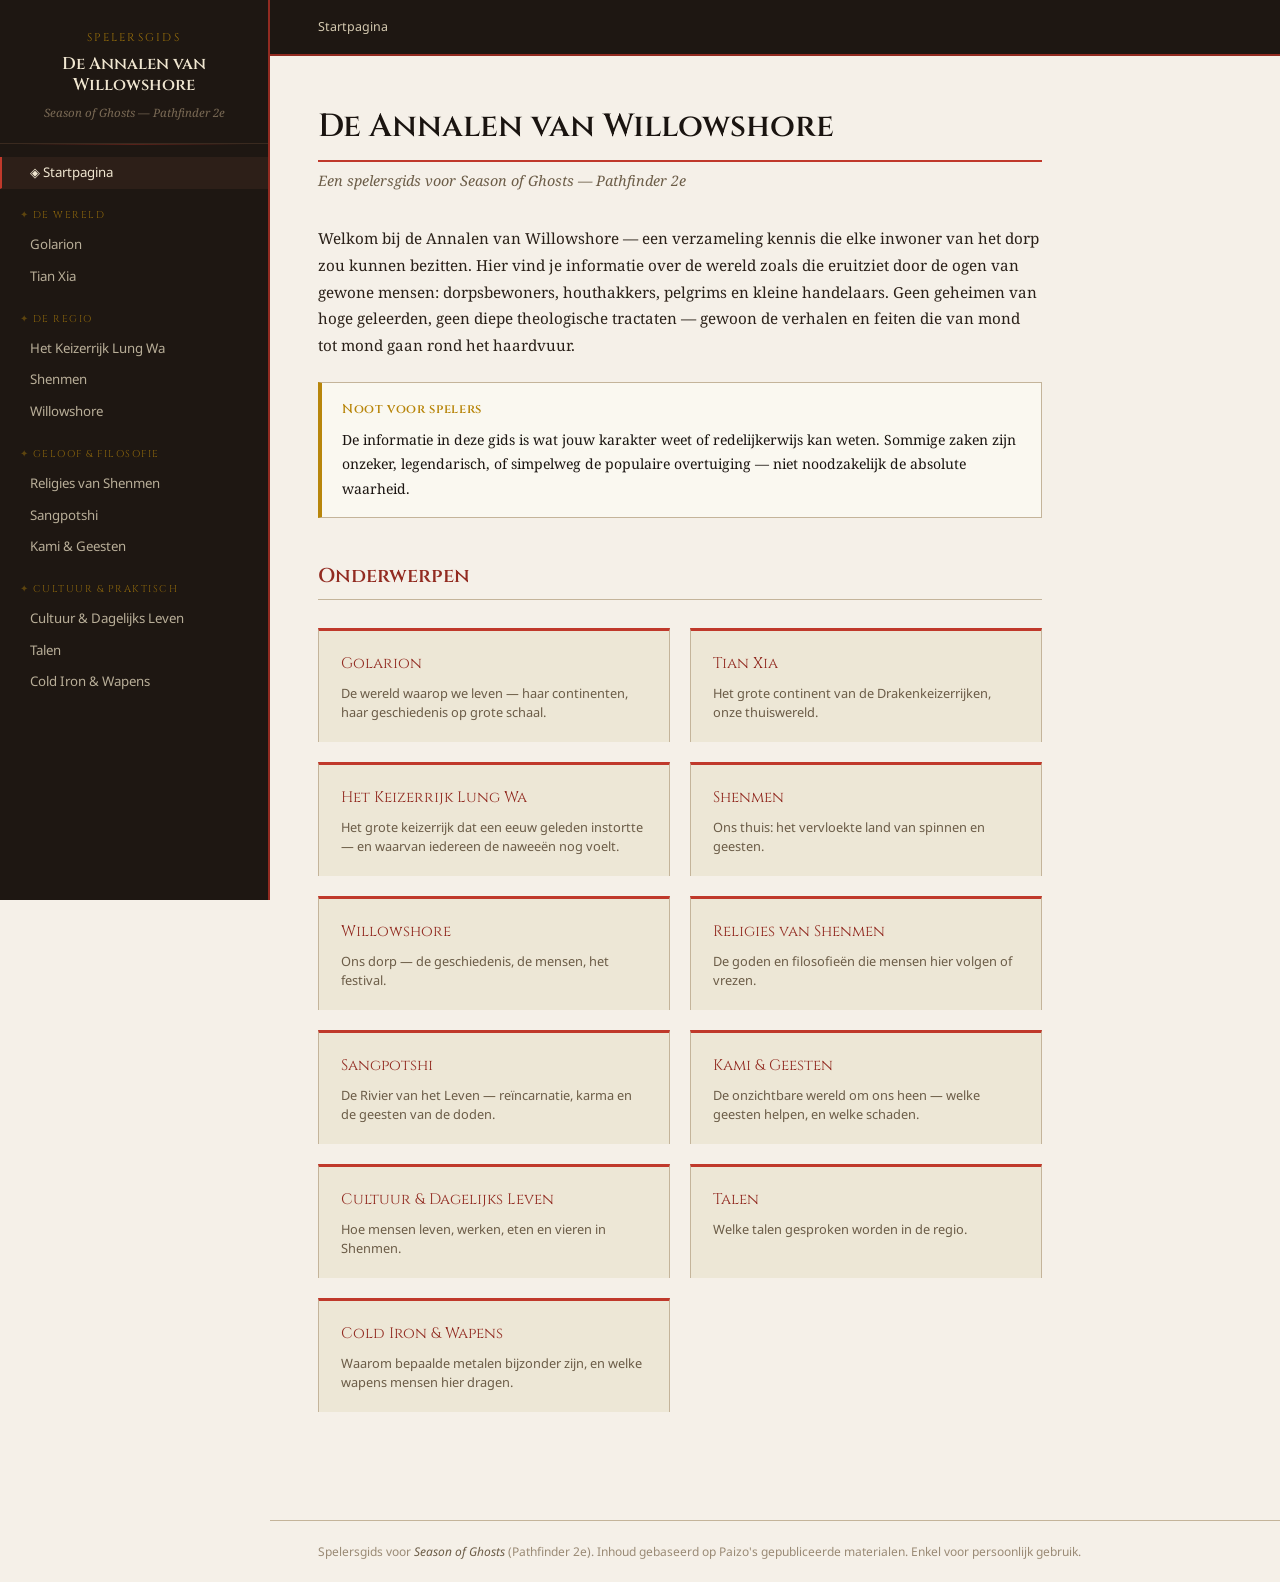
==== index.html @ d1b117c9 "Initial wiki" ====
<!DOCTYPE html>
<html lang="nl">
<head>
  <meta charset="UTF-8">
  <meta name="viewport" content="width=device-width, initial-scale=1.0">
  <title>De Annalen van Willowshore</title>
  <link rel="stylesheet" href="assets/style.css">
</head>
<body>
  <aside id="sidebar"></aside>

  <div id="main">
    <header class="page-header">
      <div class="breadcrumb"><span>Startpagina</span></div>
    </header>

    <article>
      <h1>De Annalen van Willowshore</h1>
      <p class="page-subtitle">Een spelersgids voor Season of Ghosts — Pathfinder 2e</p>

      <p>Welkom bij de Annalen van Willowshore — een verzameling kennis die elke inwoner van het dorp zou kunnen bezitten. Hier vind je informatie over de wereld zoals die eruitziet door de ogen van gewone mensen: dorpsbewoners, houthakkers, pelgrims en kleine handelaars. Geen geheimen van hoge geleerden, geen diepe theologische tractaten — gewoon de verhalen en feiten die van mond tot mond gaan rond het haardvuur.</p>

      <div class="callout warning">
        <strong>Noot voor spelers</strong>
        De informatie in deze gids is wat jouw karakter weet of redelijkerwijs kan weten. Sommige zaken zijn onzeker, legendarisch, of simpelweg de populaire overtuiging — niet noodzakelijk de absolute waarheid.
      </div>

      <h2>Onderwerpen</h2>

      <div class="topic-grid">
        <a href="golarion.html" class="topic-card">
          <div class="card-title">Golarion</div>
          <div class="card-desc">De wereld waarop we leven — haar continenten, haar geschiedenis op grote schaal.</div>
        </a>
        <a href="tian-xia.html" class="topic-card">
          <div class="card-title">Tian Xia</div>
          <div class="card-desc">Het grote continent van de Drakenkeizerrijken, onze thuiswereld.</div>
        </a>
        <a href="lung-wa.html" class="topic-card">
          <div class="card-title">Het Keizerrijk Lung Wa</div>
          <div class="card-desc">Het grote keizerrijk dat een eeuw geleden instortte — en waarvan iedereen de naweeën nog voelt.</div>
        </a>
        <a href="shenmen.html" class="topic-card">
          <div class="card-title">Shenmen</div>
          <div class="card-desc">Ons thuis: het vervloekte land van spinnen en geesten.</div>
        </a>
        <a href="willowshore.html" class="topic-card">
          <div class="card-title">Willowshore</div>
          <div class="card-desc">Ons dorp — de geschiedenis, de mensen, het festival.</div>
        </a>
        <a href="religies.html" class="topic-card">
          <div class="card-title">Religies van Shenmen</div>
          <div class="card-desc">De goden en filosofieën die mensen hier volgen of vrezen.</div>
        </a>
        <a href="sangpotshi.html" class="topic-card">
          <div class="card-title">Sangpotshi</div>
          <div class="card-desc">De Rivier van het Leven — reïncarnatie, karma en de geesten van de doden.</div>
        </a>
        <a href="kami.html" class="topic-card">
          <div class="card-title">Kami & Geesten</div>
          <div class="card-desc">De onzichtbare wereld om ons heen — welke geesten helpen, en welke schaden.</div>
        </a>
        <a href="cultuur.html" class="topic-card">
          <div class="card-title">Cultuur & Dagelijks Leven</div>
          <div class="card-desc">Hoe mensen leven, werken, eten en vieren in Shenmen.</div>
        </a>
        <a href="talen.html" class="topic-card">
          <div class="card-title">Talen</div>
          <div class="card-desc">Welke talen gesproken worden in de regio.</div>
        </a>
        <a href="cold-iron.html" class="topic-card">
          <div class="card-title">Cold Iron & Wapens</div>
          <div class="card-desc">Waarom bepaalde metalen bijzonder zijn, en welke wapens mensen hier dragen.</div>
        </a>
      </div>

    </article>
    <footer></footer>
  </div>

  <script src="assets/nav.js"></script>
  <script>renderNav('home'); renderFooter();</script>
</body>
</html>
---- assets/style.css ----
@import url('https://fonts.googleapis.com/css2?family=Noto+Serif:ital,wght@0,400;0,600;0,700;1,400&family=Cinzel:wght@400;600&family=Noto+Sans:wght@300;400;500&display=swap');

:root {
  --ink: #1a1410;
  --paper: #f5f0e8;
  --paper-dark: #ede7d6;
  --vermilion: #c0392b;
  --vermilion-dark: #922b21;
  --gold: #b8860b;
  --gold-light: #d4a017;
  --muted: #6b5c47;
  --sidebar-bg: #1e1712;
  --sidebar-text: #d4c9b0;
  --sidebar-accent: #c0392b;
  --sidebar-hover: #2d2218;
  --border: #c4b49a;
  --shadow: rgba(0,0,0,0.25);
  --sidebar-width: 270px;
}

*, *::before, *::after { box-sizing: border-box; margin: 0; padding: 0; }

html { scroll-behavior: smooth; }

body {
  font-family: 'Noto Serif', Georgia, serif;
  background: var(--paper);
  color: var(--ink);
  display: flex;
  min-height: 100vh;
  font-size: 16px;
  line-height: 1.75;
}

/* ─── SIDEBAR ─── */
#sidebar {
  width: var(--sidebar-width);
  min-width: var(--sidebar-width);
  background: var(--sidebar-bg);
  color: var(--sidebar-text);
  display: flex;
  flex-direction: column;
  position: fixed;
  top: 0; left: 0;
  height: 100vh;
  overflow-y: auto;
  z-index: 100;
  border-right: 2px solid var(--vermilion-dark);
}

#sidebar::-webkit-scrollbar { width: 4px; }
#sidebar::-webkit-scrollbar-track { background: var(--sidebar-bg); }
#sidebar::-webkit-scrollbar-thumb { background: var(--vermilion-dark); border-radius: 2px; }

.sidebar-header {
  padding: 28px 20px 20px;
  border-bottom: 1px solid #3a2a1f;
  text-align: center;
}

.sidebar-logo {
  font-family: 'Cinzel', serif;
  font-size: 0.7rem;
  letter-spacing: 0.2em;
  color: var(--gold);
  text-transform: uppercase;
  margin-bottom: 6px;
  opacity: 0.8;
}

.sidebar-title {
  font-family: 'Cinzel', serif;
  font-size: 1.05rem;
  font-weight: 600;
  color: #f0e6d0;
  line-height: 1.3;
}

.sidebar-subtitle {
  font-size: 0.72rem;
  color: #7a6a55;
  margin-top: 6px;
  font-style: italic;
  font-family: 'Noto Serif', serif;
}

/* Decorative divider */
.sidebar-divider {
  height: 1px;
  margin: 0 20px;
  background: linear-gradient(to right, transparent, var(--vermilion-dark), transparent);
  opacity: 0.5;
}

nav { padding: 12px 0 24px; }

.nav-section {
  margin-bottom: 4px;
}

.nav-section-title {
  font-family: 'Cinzel', serif;
  font-size: 0.62rem;
  letter-spacing: 0.15em;
  text-transform: uppercase;
  color: var(--gold);
  padding: 14px 20px 5px;
  opacity: 0.7;
}

.nav-section-title::before {
  content: '✦ ';
  opacity: 0.6;
}

.nav-item {
  display: block;
  padding: 6px 20px 6px 28px;
  color: var(--sidebar-text);
  text-decoration: none;
  font-size: 0.83rem;
  transition: all 0.18s ease;
  border-left: 2px solid transparent;
  font-family: 'Noto Sans', sans-serif;
  font-weight: 400;
  opacity: 0.85;
  line-height: 1.4;
}

.nav-item:hover {
  background: var(--sidebar-hover);
  color: #f0e6d0;
  border-left-color: var(--vermilion);
  opacity: 1;
  padding-left: 32px;
}

.nav-item.active {
  background: #2d1f18;
  color: #f0e6d0;
  border-left-color: var(--vermilion);
  opacity: 1;
}

.nav-item.sub {
  padding-left: 38px;
  font-size: 0.78rem;
  opacity: 0.7;
}

.nav-item.sub:hover {
  padding-left: 42px;
}

/* ─── MAIN CONTENT ─── */
#main {
  margin-left: var(--sidebar-width);
  flex: 1;
  display: flex;
  flex-direction: column;
}

.page-header {
  background: var(--sidebar-bg);
  border-bottom: 2px solid var(--vermilion-dark);
  padding: 16px 48px;
  display: flex;
  align-items: center;
  gap: 16px;
  position: sticky;
  top: 0;
  z-index: 50;
}

.breadcrumb {
  font-family: 'Noto Sans', sans-serif;
  font-size: 0.78rem;
  color: #7a6a55;
}

.breadcrumb span { color: #d4c9b0; }
.breadcrumb a { color: var(--gold); text-decoration: none; }
.breadcrumb a:hover { text-decoration: underline; }

article {
  max-width: 820px;
  padding: 52px 48px 80px;
  flex: 1;
}

/* ─── TYPOGRAPHY ─── */
h1 {
  font-family: 'Cinzel', serif;
  font-size: 2rem;
  font-weight: 600;
  color: var(--ink);
  margin-bottom: 6px;
  line-height: 1.2;
  border-bottom: 2px solid var(--vermilion);
  padding-bottom: 14px;
}

.page-subtitle {
  font-style: italic;
  color: var(--muted);
  font-size: 0.9rem;
  margin-bottom: 32px;
  margin-top: 4px;
  font-family: 'Noto Serif', serif;
}

h2 {
  font-family: 'Cinzel', serif;
  font-size: 1.25rem;
  font-weight: 600;
  color: var(--vermilion-dark);
  margin: 40px 0 14px;
  padding-bottom: 6px;
  border-bottom: 1px solid var(--border);
}

h3 {
  font-family: 'Cinzel', serif;
  font-size: 1rem;
  font-weight: 600;
  color: var(--gold);
  margin: 28px 0 10px;
}

p {
  margin-bottom: 16px;
  color: #2a2018;
  font-size: 0.95rem;
}

a {
  color: var(--vermilion-dark);
  text-decoration: none;
  border-bottom: 1px solid transparent;
  transition: border-color 0.15s;
}

a:hover {
  border-bottom-color: var(--vermilion-dark);
}

/* Internal wiki links */
a.wiki-link {
  color: var(--vermilion-dark);
  font-style: italic;
}

strong { color: var(--ink); font-weight: 600; }
em { color: var(--muted); }

/* ─── INFOBOX ─── */
.infobox {
  float: right;
  clear: right;
  margin: 0 0 24px 32px;
  width: 240px;
  background: var(--paper-dark);
  border: 1px solid var(--border);
  border-top: 3px solid var(--vermilion);
  font-size: 0.8rem;
  font-family: 'Noto Sans', sans-serif;
}

.infobox-title {
  background: var(--sidebar-bg);
  color: #f0e6d0;
  font-family: 'Cinzel', serif;
  font-size: 0.78rem;
  text-align: center;
  padding: 8px 12px;
  letter-spacing: 0.05em;
}

.infobox table {
  width: 100%;
  border-collapse: collapse;
  padding: 8px;
}

.infobox td {
  padding: 5px 10px;
  vertical-align: top;
  line-height: 1.4;
}

.infobox td:first-child {
  font-weight: 600;
  color: var(--muted);
  white-space: nowrap;
  width: 40%;
  font-size: 0.74rem;
  text-transform: uppercase;
  letter-spacing: 0.03em;
}

.infobox td:last-child {
  color: var(--ink);
}

.infobox tr:nth-child(even) td {
  background: rgba(0,0,0,0.04);
}

/* ─── QUOTE BLOCK ─── */
blockquote {
  margin: 24px 0;
  padding: 16px 20px 16px 24px;
  border-left: 3px solid var(--gold);
  background: var(--paper-dark);
  font-style: italic;
  color: var(--muted);
  font-size: 0.9rem;
}

blockquote cite {
  display: block;
  margin-top: 8px;
  font-size: 0.78rem;
  font-style: normal;
  color: #9a8a75;
}

/* ─── CALLOUT / NOTE BOX ─── */
.callout {
  margin: 24px 0;
  padding: 16px 20px;
  border: 1px solid var(--border);
  border-left: 4px solid var(--vermilion);
  background: #faf6ee;
  font-size: 0.875rem;
}

.callout.warning {
  border-left-color: var(--gold);
  background: #faf8f0;
}

.callout strong {
  font-family: 'Cinzel', serif;
  display: block;
  margin-bottom: 6px;
  font-size: 0.8rem;
  letter-spacing: 0.05em;
  color: var(--vermilion-dark);
}

.callout.warning strong {
  color: var(--gold);
}

/* ─── DIVIDER ─── */
.content-divider {
  border: none;
  height: 1px;
  background: linear-gradient(to right, transparent, var(--border), transparent);
  margin: 36px 0;
}

/* ─── FOOTER ─── */
footer {
  border-top: 1px solid var(--border);
  padding: 20px 48px;
  font-size: 0.75rem;
  color: #9a8a75;
  font-family: 'Noto Sans', sans-serif;
  margin-left: 0;
}

/* Clearfix for infobox float */
.clearfix::after {
  content: '';
  display: table;
  clear: both;
}

/* ─── HOME PAGE GRID ─── */
.topic-grid {
  display: grid;
  grid-template-columns: repeat(2, 1fr);
  gap: 20px;
  margin: 28px 0;
}

.topic-card {
  display: block;
  padding: 20px 22px;
  background: var(--paper-dark);
  border: 1px solid var(--border);
  border-top: 3px solid var(--vermilion);
  text-decoration: none;
  color: var(--ink);
  transition: all 0.2s ease;
  border-bottom: none;
}

.topic-card:hover {
  background: #ede5d3;
  transform: translateY(-2px);
  box-shadow: 0 4px 16px var(--shadow);
  border-bottom: none;
}

.topic-card .card-title {
  font-family: 'Cinzel', serif;
  font-size: 0.95rem;
  color: var(--vermilion-dark);
  margin-bottom: 6px;
}

.topic-card .card-desc {
  font-size: 0.8rem;
  color: var(--muted);
  line-height: 1.5;
  font-family: 'Noto Sans', sans-serif;
}

/* Responsive */
@media (max-width: 900px) {
  :root { --sidebar-width: 220px; }
  article { padding: 36px 28px 60px; }
  .topic-grid { grid-template-columns: 1fr; }
  .infobox { float: none; width: 100%; margin: 0 0 24px 0; }
}
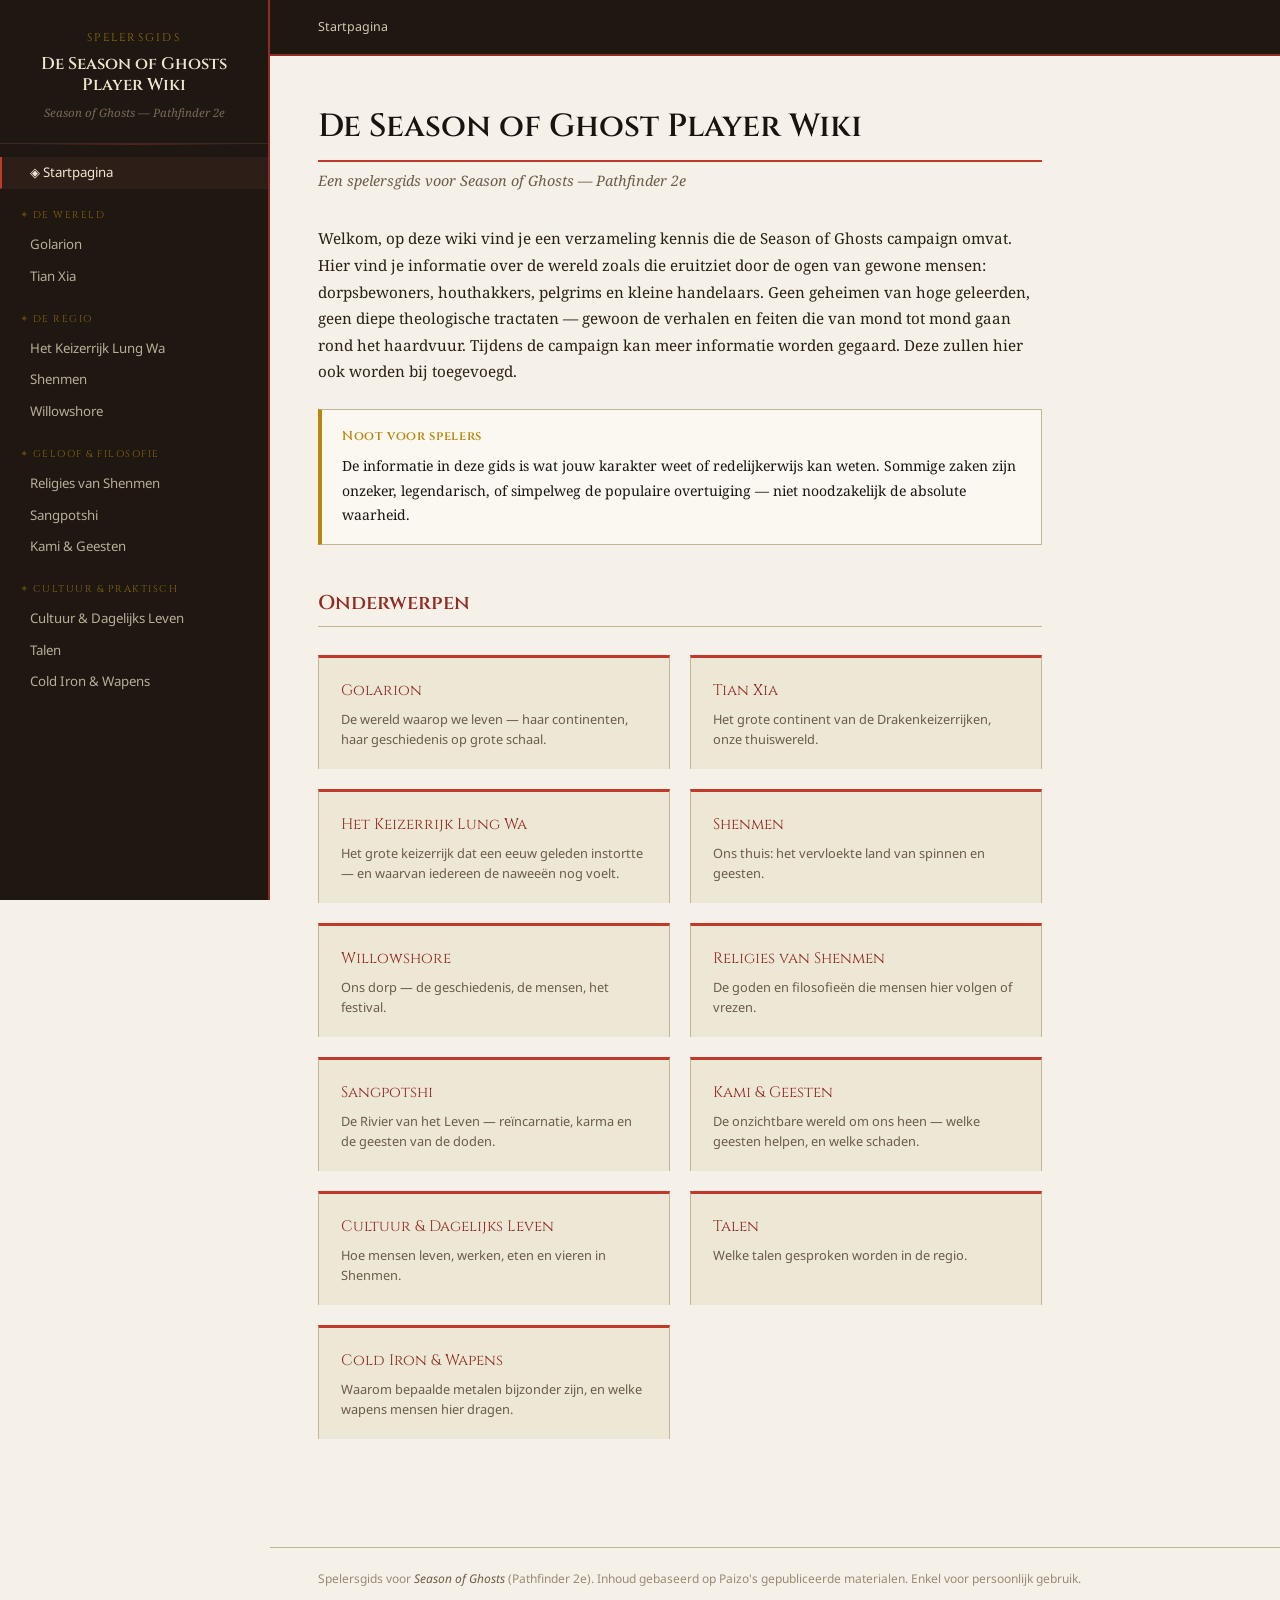
==== commit b037c7d9: "Verander titel, update index" ====
--- a/index.html
+++ b/index.html
@@ -3,7 +3,7 @@
 <head>
   <meta charset="UTF-8">
   <meta name="viewport" content="width=device-width, initial-scale=1.0">
-  <title>De Annalen van Willowshore</title>
+  <title>De Season of Ghost Player Wiki</title>
   <link rel="stylesheet" href="assets/style.css">
 </head>
 <body>
@@ -15,10 +15,16 @@
     </header>
 
     <article>
-      <h1>De Annalen van Willowshore</h1>
+      <h1>De Season of Ghost Player Wiki</h1>
       <p class="page-subtitle">Een spelersgids voor Season of Ghosts — Pathfinder 2e</p>
 
-      <p>Welkom bij de Annalen van Willowshore — een verzameling kennis die elke inwoner van het dorp zou kunnen bezitten. Hier vind je informatie over de wereld zoals die eruitziet door de ogen van gewone mensen: dorpsbewoners, houthakkers, pelgrims en kleine handelaars. Geen geheimen van hoge geleerden, geen diepe theologische tractaten — gewoon de verhalen en feiten die van mond tot mond gaan rond het haardvuur.</p>
+      <p> Welkom, op deze wiki vind je een verzameling kennis die de Season of
+      Ghosts campaign omvat. Hier vind je informatie over de wereld zoals die
+      eruitziet door de ogen van gewone mensen: dorpsbewoners, houthakkers,
+      pelgrims en kleine handelaars. Geen geheimen van hoge geleerden, geen
+      diepe theologische tractaten — gewoon de verhalen en feiten die van mond
+      tot mond gaan rond het haardvuur. Tijdens de campaign kan meer informatie
+      worden gegaard. Deze zullen hier ook worden bij toegevoegd.</p>
 
       <div class="callout warning">
         <strong>Noot voor spelers</strong>
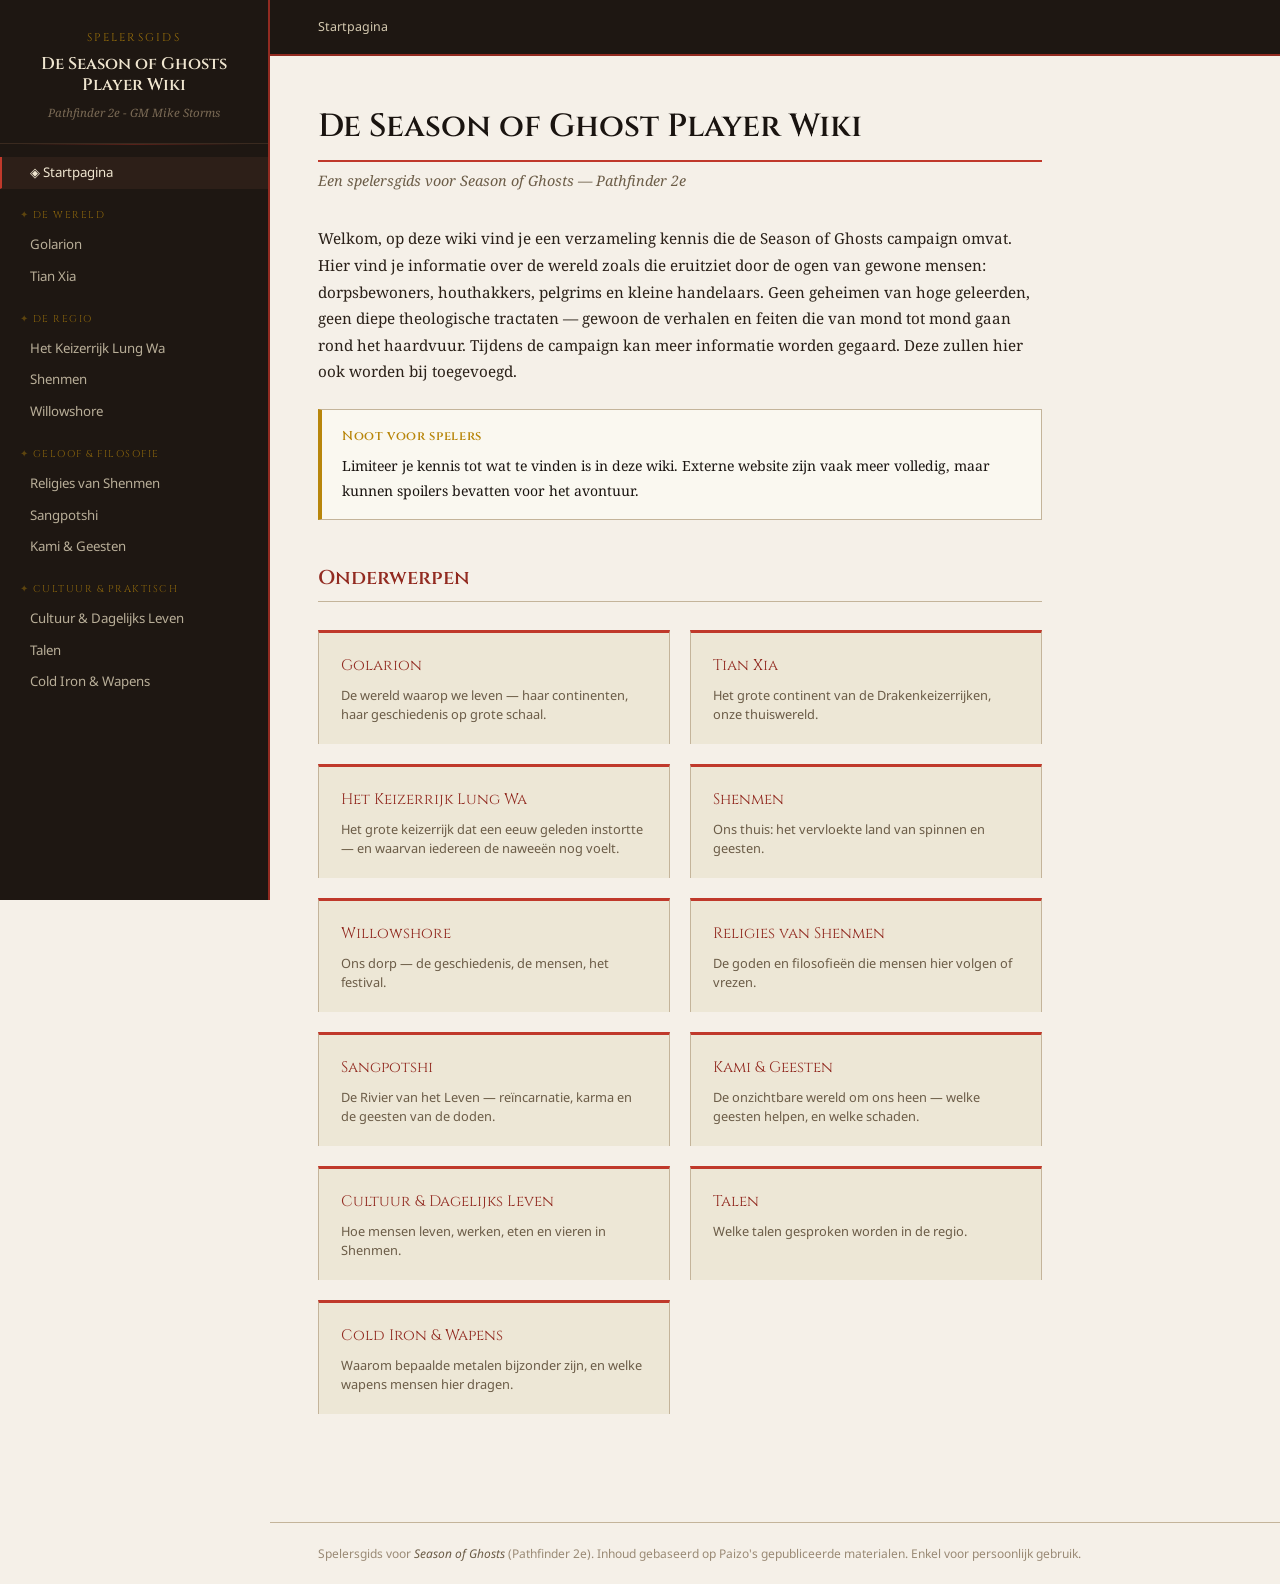
==== commit e39f5866: "Update sidebar, update disclaimer" ====
--- a/index.html
+++ b/index.html
@@ -28,7 +28,9 @@
 
       <div class="callout warning">
         <strong>Noot voor spelers</strong>
-        De informatie in deze gids is wat jouw karakter weet of redelijkerwijs kan weten. Sommige zaken zijn onzeker, legendarisch, of simpelweg de populaire overtuiging — niet noodzakelijk de absolute waarheid.
+        Limiteer je kennis tot wat te vinden is in deze wiki. Externe website
+        zijn vaak meer volledig, maar kunnen spoilers bevatten voor het
+        avontuur.
       </div>
 
       <h2>Onderwerpen</h2>
